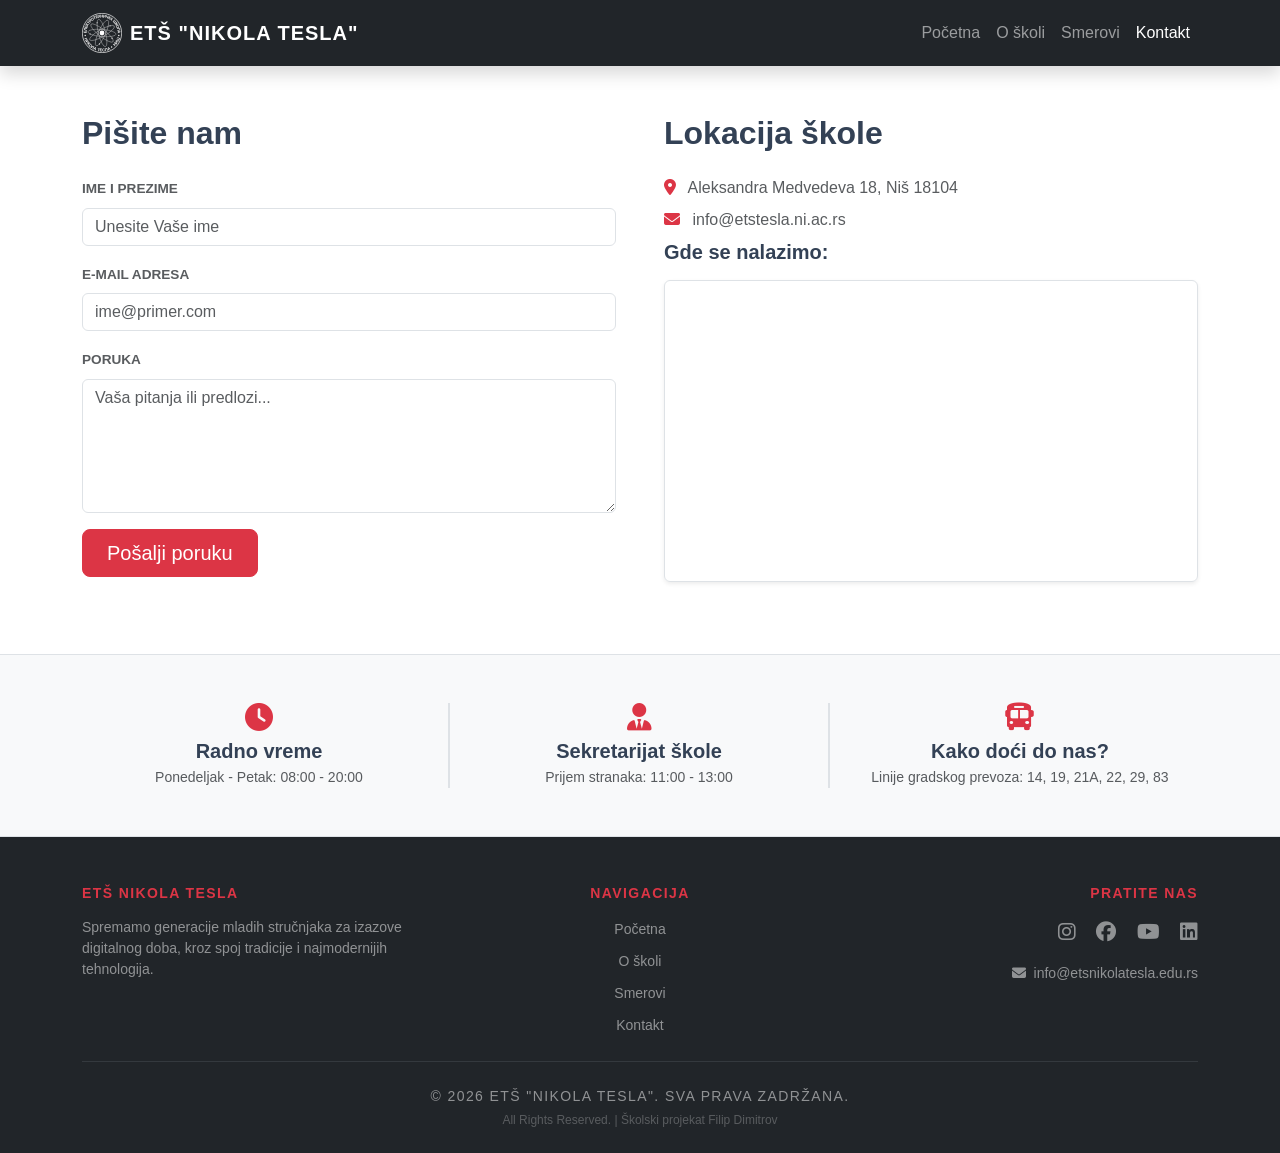
==== kontakt.html @ 18ac16e0 "Skolska verzija sajta" ====
<!DOCTYPE html>
<html lang="sr">
<head>
    <meta charset="UTF-8">
    <meta name="viewport" content="width=device-width, initial-scale=1.0">
    <title>Kontakt | ETŠ Nikola Tesla</title>
    <link href="https://cdn.jsdelivr.net/npm/bootstrap@5.3.0/dist/css/bootstrap.min.css" rel="stylesheet">
    <link rel="stylesheet" href="https://cdnjs.cloudflare.com/ajax/libs/font-awesome/6.4.0/css/all.min.css">
    <link rel="stylesheet" href="style.css">
</head>
<body>

    <nav class="navbar navbar-expand-lg navbar-dark bg-dark sticky-top shadow">
    <div class="container">
        <a class="navbar-brand d-flex align-items-center" href="index.html">
    <img src="/IMG/logo.svg" alt="Logo ETŠ Nikola Tesla" class="navbar-logo me-2">
    <span class="fw-bold">ETŠ "NIKOLA TESLA"</span>
</a>
        
        <button class="navbar-toggler" type="button" data-bs-toggle="collapse" data-bs-target="#navbarNav" aria-controls="navbarNav" aria-expanded="false" aria-label="Toggle navigation">
            <span class="navbar-toggler-icon"></span>
        </button>
        
        <div class="collapse navbar-collapse" id="navbarNav">
            <ul class="navbar-nav ms-auto">
                <li class="nav-item"><a class="nav-link" href="index.html">Početna</a></li>
                <li class="nav-item"><a class="nav-link" href="o-skoli.html">O školi</a></li>
                <li class="nav-item"><a class="nav-link" href="smerovi.html">Smerovi</a></li>
                <li class="nav-item"><a class="nav-link active" href="kontakt.html">Kontakt</a></li>
            </ul>
        </div>
    </div>
    </nav>

    <section class="py-5">
        <div class="container">
            <div class="row g-5">
                <div class="col-lg-6">
                    <h2 class="fw-bold mb-4">Pišite nam</h2>
                    <form id="contactForm" class="needs-validation" novalidate>
                        <div class="mb-3">
                            <label for="name" class="form-label text-muted fs-7 fw-semibold text-uppercase">Ime i prezime</label>
                            <input type="text" class="form-control" id="name" required placeholder="Unesite Vaše ime">
                            <div class="invalid-feedback">Molimo unesite Vaše ime.</div>
                        </div>
                        <div class="mb-3">
                            <label for="email" class="form-label text-muted fs-7 fw-semibold text-uppercase">E-mail adresa</label>
                            <input type="email" class="form-control" id="email" required placeholder="ime@primer.com">
                            <div class="invalid-feedback">Molimo unesite ispravnu e-mail adresu.</div>
                        </div>
                        <div class="mb-3">
                            <label for="message" class="form-label text-muted fs-7 fw-semibold text-uppercase">Poruka</label>
                            <textarea class="form-control" id="message" rows="5" required placeholder="Vaša pitanja ili predlozi..."></textarea>
                            <div class="invalid-feedback">Polje za poruku ne može biti prazno.</div>
                        </div>
                        <button type="submit" class="btn btn-danger btn-lg px-4">Pošalji poruku</button>
                    </form>
                    <div id="formSuccess" class="alert alert-success mt-3 d-none" role="alert">
                        Poruka je uspešno poslata! Odgovorićemo u najkraćem roku.
                    </div>
                </div>

                <div class="col-lg-6">
                    <h2 class="fw-bold mb-4">Lokacija škole</h2>
                    <div class="mb-4">
                        <p class="text-muted mb-2"><i class="fa-solid fa-location-dot text-danger me-2"></i> Aleksandra Medvedeva 18, Niš 18104</p>
                        <p class="text-muted mb-2"><i class="fa-solid fa-envelope text-danger me-2"></i> info@etstesla.ni.ac.rs</p>
                    <h4 class="fw-bold mb-3 fs-5">Gde se nalazimo:</h4>
                    <div class="ratio ratio-16x9 rounded shadow-sm border">
                    <iframe 
                        src="https://maps.google.com/maps?q=ETŠ%20Nikola%20Tesla,%20Mileševska%2042,%20Beograd&t=&z=16&ie=UTF8&iwloc=&output=embed" 
                        style="border:0;" 
                        allowfullscreen="" 
                        loading="lazy" 
                        referrerpolicy="no-referrer-when-downgrade">
                    </iframe>
                    </div>
                </div>
            </div>
        </div>
    </section>

    <section class="py-5 bg-light border-top border-bottom">
        <div class="container">
            <div class="row g-4 text-center">
                <div class="col-md-4 border-end border-2 border-white-300">
                    <i class="fa-solid fa-clock text-danger fs-3 mb-2"></i>
                    <h5 class="fw-bold mb-1">Radno vreme</h5>
                    <p class="text-muted small mb-0">Ponedeljak - Petak: 08:00 - 20:00</p>
                </div>
                <div class="col-md-4 border-end border-2 border-white-300">
                    <i class="fa-solid fa-user-tie text-danger fs-3 mb-2"></i>
                    <h5 class="fw-bold mb-1">Sekretarijat škole</h5>
                    <p class="text-muted small mb-0">Prijem stranaka: 11:00 - 13:00</p>
                </div>
                <div class="col-md-4">
                    <i class="fa-solid fa-bus text-danger fs-3 mb-2"></i>
                    <h5 class="fw-bold mb-1">Kako doći do nas?</h5>
                    <p class="text-muted small mb-0">Linije gradskog prevoza: 14, 19, 21A, 22, 29, 83</p>
                </div>
            </div>
        </div>
    </section>

    <footer class="bg-dark text-white pt-5 pb-4">
        <div class="container">
            <div class="row g-4 text-center text-md-start">
                <div class="col-md-4">
                    <h5 class="fw-bold text-danger text-uppercase small tracking-wider mb-3">ETŠ Nikola Tesla</h5>
                    <p class="text-white-50 small">Spremamo generacije mladih stručnjaka za izazove digitalnog doba, kroz spoj tradicije i najmodernijih tehnologija.</p>
                </div>
                <div class="col-md-4 text-md-center">
                    <h5 class="fw-bold text-danger text-uppercase small tracking-wider mb-3">Navigacija</h5>
                    <ul class="list-unstyled mb-0">
                        <li class="mb-2"><a href="index.html" class="text-white-50 text-decoration-none small link-light">Početna</a></li>
                        <li class="mb-2"><a href="o-skoli.html" class="text-white-50 text-decoration-none small link-light">O školi</a></li>
                        <li class="mb-2"><a href="smerovi.html" class="text-white-50 text-decoration-none small link-light">Smerovi</a></li>
                        <li><a href="kontakt.html" class="text-white-50 text-decoration-none small link-light">Kontakt</a></li>
                    </ul>
                </div>
                <div class="col-md-4 text-md-end">
                    <h5 class="fw-bold text-danger text-uppercase small tracking-wider mb-3">Pratite nas</h5>
                    <div class="mb-3">
                        <a href="https://www.instagram.com/etstesla/" class="text-white-50 me-3 fs-5 link-danger"><i class="fa-brands fa-instagram"></i></a>
                        <a href="https://www.facebook.com/teslaets" class="text-white-50 me-3 fs-5 link-danger"><i class="fa-brands fa-facebook"></i></a>
                        <a href="https://www.youtube.com/channel/UCgVlxoR83jDUiZuTLbmSBog" class="text-white-50 me-3 fs-5 link-danger"><i class="fa-brands fa-youtube"></i></a>
                        <a href="#" class="text-white-50 fs-5 link-danger"><i class="fa-brands fa-linkedin"></i></a>
                    </div>
                    <p class="text-white-50 small mb-0"><i class="fa-solid fa-envelope me-2"></i>info@etsnikolatesla.edu.rs</p>
                </div>
            </div>
            
            <hr class="border-secondary opacity-25 my-4">
            
            <div class="text-center">
                <p class="mb-1 text-white-50 small text-uppercase tracking-wider">© 2026 ETŠ "Nikola Tesla". Sva prava zadržana.</p>
                <p class="mb-0 text-white-50 opacity-50 updated-text" style="font-size: 0.75rem;">All Rights Reserved. | Školski projekat Filip Dimitrov</p>
            </div>
        </div>
    </footer>

    <script src="https://cdn.jsdelivr.net/npm/bootstrap@5.3.0/dist/js/bootstrap.bundle.min.js"></script>
    <script src="script.js"></script>
</body>
</html>
---- style.css ----
:root {
    --dark-primary: #0f172a; 
    --accent-red: #dc3545;
    --text-muted: #64748b;
}

.navbar-logo {
    height: 40px;
    width: auto;
}

body {
    font-family: 'Segoe UI', Tahoma, Geneva, Verdana, sans-serif;
    color: #334155;
    background-color: #ffffff;
}

.hero-section {
    min-height: 60vh;
}
.text-muted-light {
    color: #cbd5e1;
}

.hero-naslov {
    font-family: 'Segoe UI', Roboto, Helvetica, Arial, sans-serif;
    font-weight: 800;
    letter-spacing: 1px;
}

.navbar-brand span {
    letter-spacing: 1px;
}
.hover-red:hover {
    color: var(--accent-red) !important;
    transition: color 0.2s ease-in-out;
}


.feature-card, .news-card, .profile-card {
    transition: transform 0.3s ease, box-shadow 0.3s ease;
}

.feature-card:hover, .news-card:hover, .profile-card:hover {
    transform: translateY(-5px);
    box-shadow: 0 10px 20px rgba(0,0,0,0.08) !important;
}


.fs-7 {
    font-size: 0.85rem;
}
.tracking-wide {
    letter-spacing: 0.05em;
}
.tracking-wider {
    letter-spacing: 0.1em;
}


.form-control:focus {
    border-color: var(--accent-red);
    box-shadow: 0 0 0 0.25rem rgba(220, 53, 69, 0.25);
}
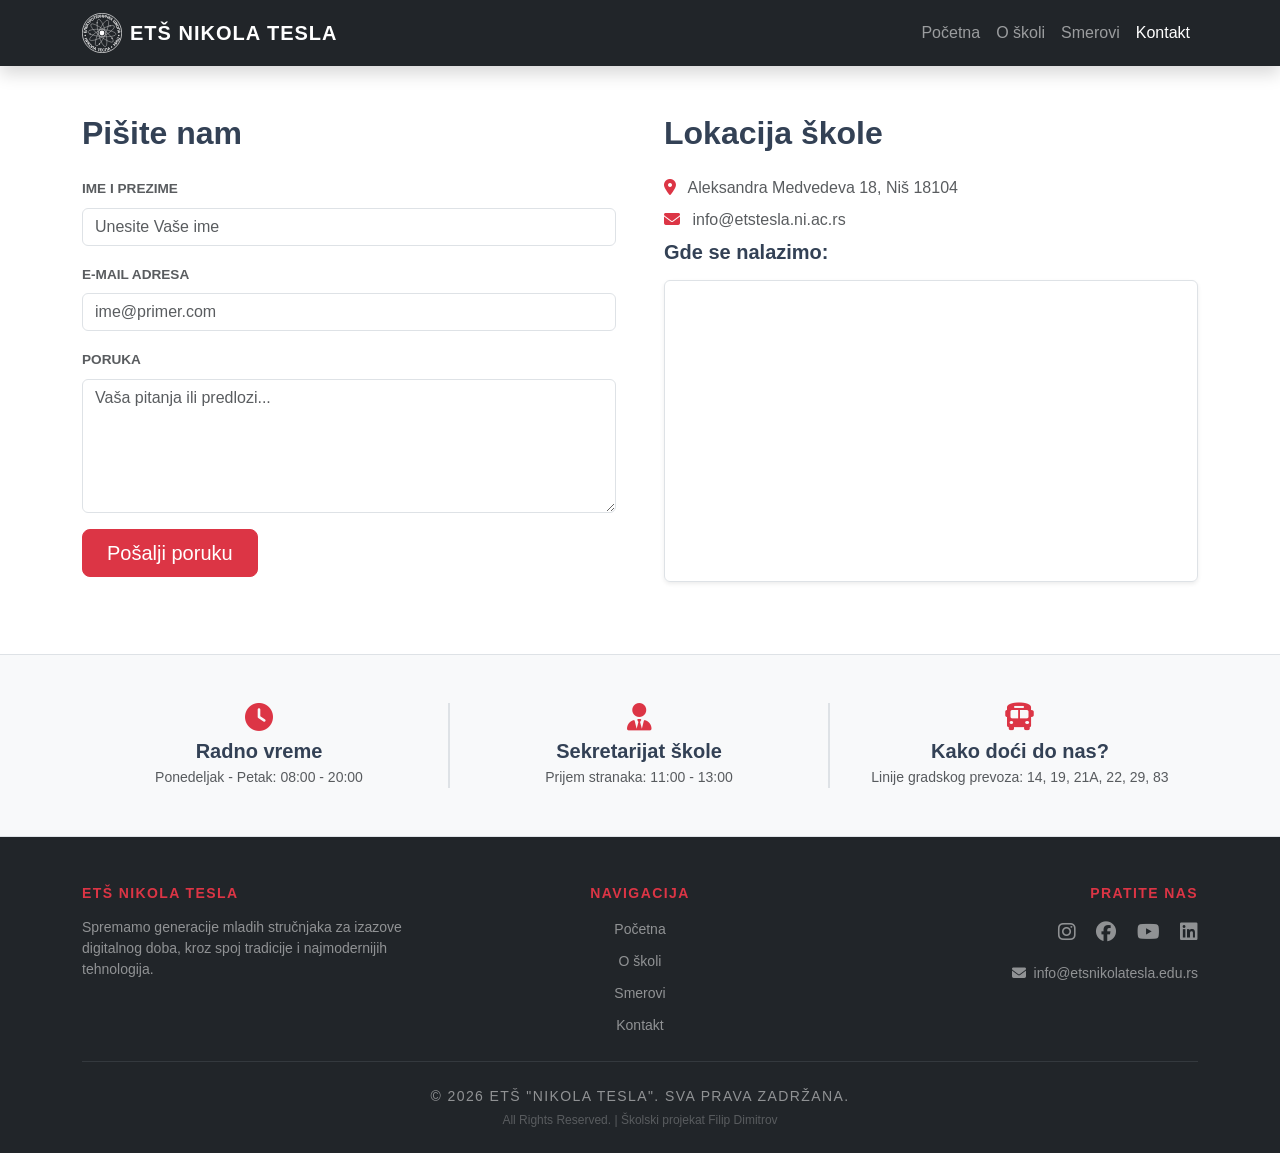
==== commit 1344f56c: "Brza izmena navigacije" ====
--- a/kontakt.html
+++ b/kontakt.html
@@ -14,7 +14,7 @@
     <div class="container">
         <a class="navbar-brand d-flex align-items-center" href="index.html">
     <img src="/IMG/logo.svg" alt="Logo ETŠ Nikola Tesla" class="navbar-logo me-2">
-    <span class="fw-bold">ETŠ "NIKOLA TESLA"</span>
+    <span class="fw-bold">ETŠ NIKOLA TESLA</span>
 </a>
         
         <button class="navbar-toggler" type="button" data-bs-toggle="collapse" data-bs-target="#navbarNav" aria-controls="navbarNav" aria-expanded="false" aria-label="Toggle navigation">
